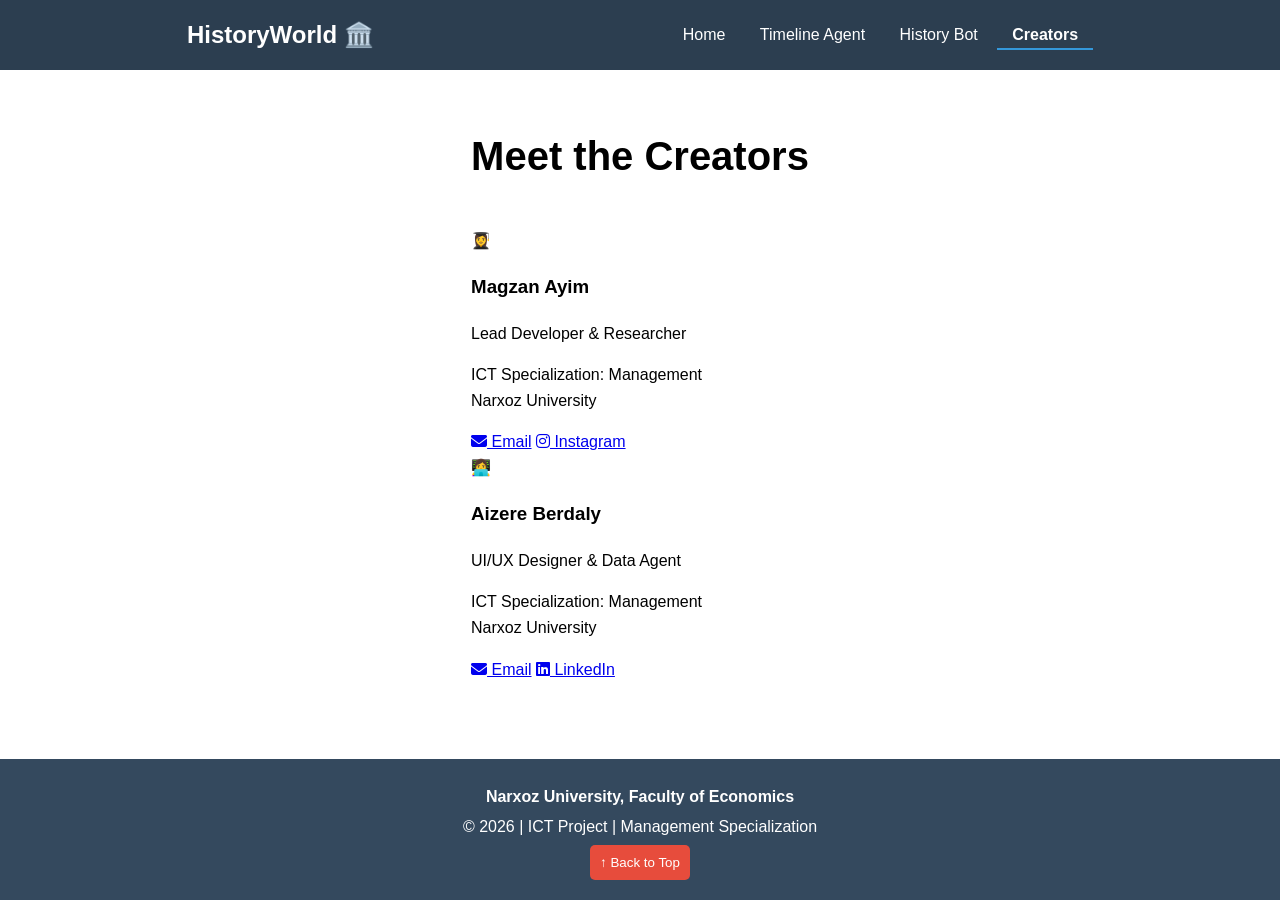
==== creators.html @ c3662774 "Add files via upload" ====
<!DOCTYPE html>
<html lang="en">
<head>
    <meta charset="UTF-8">
    <title>Creators | HistoryWorld</title>
    <link rel="stylesheet" href="style.css">
    <link rel="stylesheet" href="https://cdnjs.cloudflare.com/ajax/libs/font-awesome/6.5.1/css/all.min.css">
</head>
<body>

<header>
    <nav>
        <div class="logo">HistoryWorld 🏛️</div>
        <div class="menu">
            <a href="index.html">Home</a>
            <a href="timeline.html">Timeline Agent</a>
            <a href="quiz.html">History Bot</a>
            <a href="creators.html" class="active">Creators</a>
        </div>
    </nav>
</header>

<main>
    <h2 style="text-align: center; font-size: 2.5rem; margin-bottom: 40px;">Meet the Creators</h2>
    
    <div class="creators-container">
        <div class="creator-card">
            <div class="profile-img">👩‍🎓</div>
            <h3>Magzan Ayim</h3>
            <p class="role">Lead Developer & Researcher</p>
            <p>ICT Specialization: Management<br>Narxoz University</p>
            <div class="card-links">
                <a href="mailto:aiym.magzan@narxoz.kz"><i class="fas fa-envelope"></i> Email</a>
                <a href="https://instagram.com/st.aiym"><i class="fab fa-instagram"></i> Instagram</a>
            </div>
        </div>

        <div class="creator-card">
            <div class="profile-img">👩‍💻</div>
            <h3>Aizere Berdaly</h3>
            <p class="role">UI/UX Designer & Data Agent</p>
            <p>ICT Specialization: Management<br>Narxoz University</p>
            <div class="card-links">
                <a href="mailto:aizereberdialy@narxoz.kz"><i class="fas fa-envelope"></i> Email</a>
                <a href="#"><i class="fab fa-linkedin"></i> LinkedIn</a>
            </div>
        </div>
    </div>
</main>

<footer>
    <div class="footer-content">
        <p><strong>Narxoz University, Faculty of Economics</strong></p>
        <p>© 2026 | ICT Project | Management Specialization</p>
        <button id="backToTop" onclick="window.scrollTo(0, 0)">↑ Back to Top</button>
    </div>
</footer>

</body>
</html>
---- style.css ----
/* Base Styles */
body {
    font-family: 'Segoe UI', Tahoma, Geneva, Verdana, sans-serif;
    margin: 0;
    line-height: 1.6;
    display: flex;
    flex-direction: column;
    min-height: 100vh;
}

header {
    background: #2c3e50;
    color: white;
    padding: 1rem 0;
    position: sticky;
    top: 0;
}

nav {
    display: flex;
    justify-content: space-around;
    align-items: center;
    max-width: 1200px;
    margin: auto;
}

.logo { font-size: 1.5rem; font-weight: bold; }

nav a {
    color: white;
    text-decoration: none;
    padding: 5px 15px;
}

nav a:hover { color: #3498db; }

/* Highlight Active Page */
.active {
    border-bottom: 2px solid #3498db;
    font-weight: bold;
}

main {
    flex: 1;
    padding: 20px;
    max-width: 1000px;
    margin: auto;
}

/* Footer Styles */
footer {
    background: #34495e;
    color: white;
    padding: 20px;
    text-align: center;
    margin-top: 40px;
}

.footer-content p { margin: 5px 0; }

.social-links a {
    color: #3498db;
    margin: 0 10px;
    text-decoration: none;
}

#backToTop {
    background: #e74c3c;
    color: white;
    border: none;
    padding: 10px;
    cursor: pointer;
    border-radius: 5px;
}
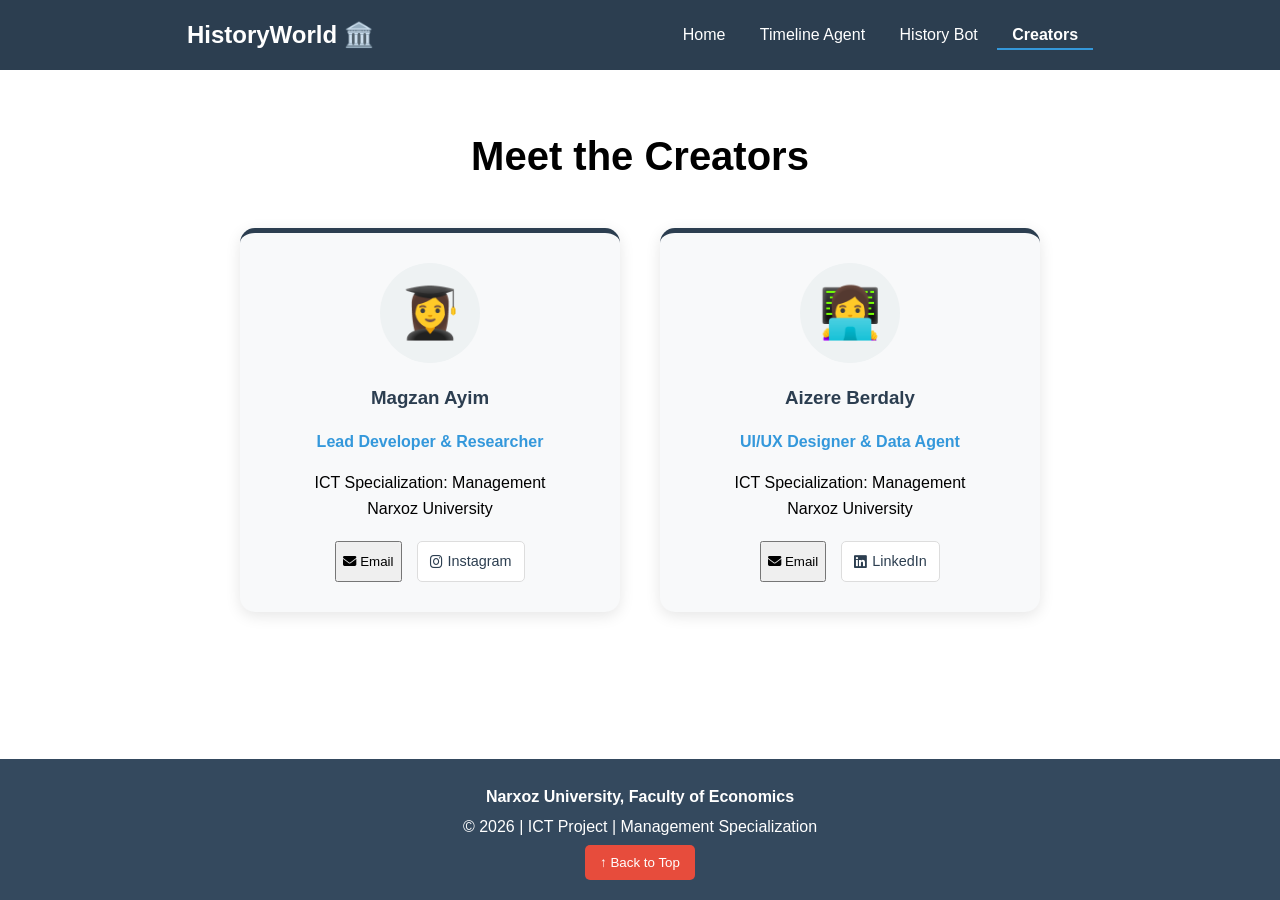
==== commit fdf03f51: "Update creators.html" ====
--- a/creators.html
+++ b/creators.html
@@ -30,7 +30,9 @@
             <p class="role">Lead Developer & Researcher</p>
             <p>ICT Specialization: Management<br>Narxoz University</p>
             <div class="card-links">
-                <a href="mailto:aiym.magzan@narxoz.kz"><i class="fas fa-envelope"></i> Email</a>
+                <button class="btn-copy-email" onclick="copyEmail('aiym.magzan@narxoz.kz', this)">
+                    <i class="fas fa-envelope"></i> Email
+                </button>
                 <a href="https://instagram.com/st.aiym"><i class="fab fa-instagram"></i> Instagram</a>
             </div>
         </div>
@@ -41,7 +43,9 @@
             <p class="role">UI/UX Designer & Data Agent</p>
             <p>ICT Specialization: Management<br>Narxoz University</p>
             <div class="card-links">
-                <a href="mailto:aizereberdialy@narxoz.kz"><i class="fas fa-envelope"></i> Email</a>
+                <button class="btn-copy-email" onclick="copyEmail('aizereberdialy@narxoz.kz', this)">
+                    <i class="fas fa-envelope"></i> Email
+                </button>
                 <a href="#"><i class="fab fa-linkedin"></i> LinkedIn</a>
             </div>
         </div>
@@ -56,5 +60,28 @@
     </div>
 </footer>
 
+<script>
+function copyEmail(email, buttonElement) {
+    navigator.clipboard.writeText(email).then(() => {
+        // Сохраняем оригинальное содержимое кнопки
+        const originalHTML = buttonElement.innerHTML;
+        
+        // Меняем стиль кнопки для подтверждения
+        buttonElement.classList.add('copied');
+        buttonElement.innerHTML = '<i class="fas fa-check"></i> Copied!';
+        
+        // Возвращаем в исходное состояние через 2 секунды
+        setTimeout(() => {
+            buttonElement.classList.remove('copied');
+            buttonElement.innerHTML = originalHTML;
+        }, 2000);
+    }).catch(err => {
+        console.error('Copy failed:', err);
+        // Резервный вариант, если копирование не удалось
+        alert("Email: " + email);
+    });
+}
+</script>
+
 </body>
-</html>+</html>
--- a/style.css
+++ b/style.css
@@ -14,6 +14,7 @@
     padding: 1rem 0;
     position: sticky;
     top: 0;
+    z-index: 1000;
 }
 
 nav {
@@ -30,6 +31,7 @@
     color: white;
     text-decoration: none;
     padding: 5px 15px;
+    transition: color 0.3s;
 }
 
 nav a:hover { color: #3498db; }
@@ -45,6 +47,7 @@
     padding: 20px;
     max-width: 1000px;
     margin: auto;
+    width: 100%;
 }
 
 /* Footer Styles */
@@ -68,7 +71,75 @@
     background: #e74c3c;
     color: white;
     border: none;
-    padding: 10px;
+    padding: 10px 15px;
     cursor: pointer;
     border-radius: 5px;
-}+    transition: background 0.3s;
+}
+
+#backToTop:hover {
+    background: #c0392b;
+}
+
+/* Creators Page Styles */
+.creators-container {
+    display: flex;
+    justify-content: center;
+    gap: 40px;
+    flex-wrap: wrap;
+    margin-top: 30px;
+}
+
+.creator-card {
+    background: #f8f9fa;
+    border-radius: 15px;
+    box-shadow: 0 4px 15px rgba(0,0,0,0.1);
+    padding: 30px;
+    width: 320px;
+    text-align: center;
+    transition: transform 0.3s;
+    border-top: 5px solid #2c3e50;
+}
+
+.creator-card:hover {
+    transform: translateY(-10px);
+}
+
+.profile-img {
+    font-size: 50px;
+    background: #eef2f3;
+    width: 100px;
+    height: 100px;
+    line-height: 100px;
+    border-radius: 50%;
+    margin: 0 auto 20px;
+}
+
+.creator-card h3 { color: #2c3e50; margin: 10px 0; }
+.creator-card .role { color: #3498db; font-weight: bold; margin-bottom: 15px; }
+
+.card-links {
+    display: flex;
+    justify-content: center;
+    gap: 15px;
+    margin-top: 20px;
+}
+
+.card-links a {
+    text-decoration: none;
+    color: #2c3e50;
+    font-size: 0.9rem;
+    padding: 8px 12px;
+    background: #fff;
+    border: 1px solid #ddd;
+    border-radius: 5px;
+    display: flex;
+    align-items: center;
+    gap: 5px;
+}
+
+.card-links a:hover {
+    background: #3498db;
+    color: white;
+    border-color: #3498db;
+}
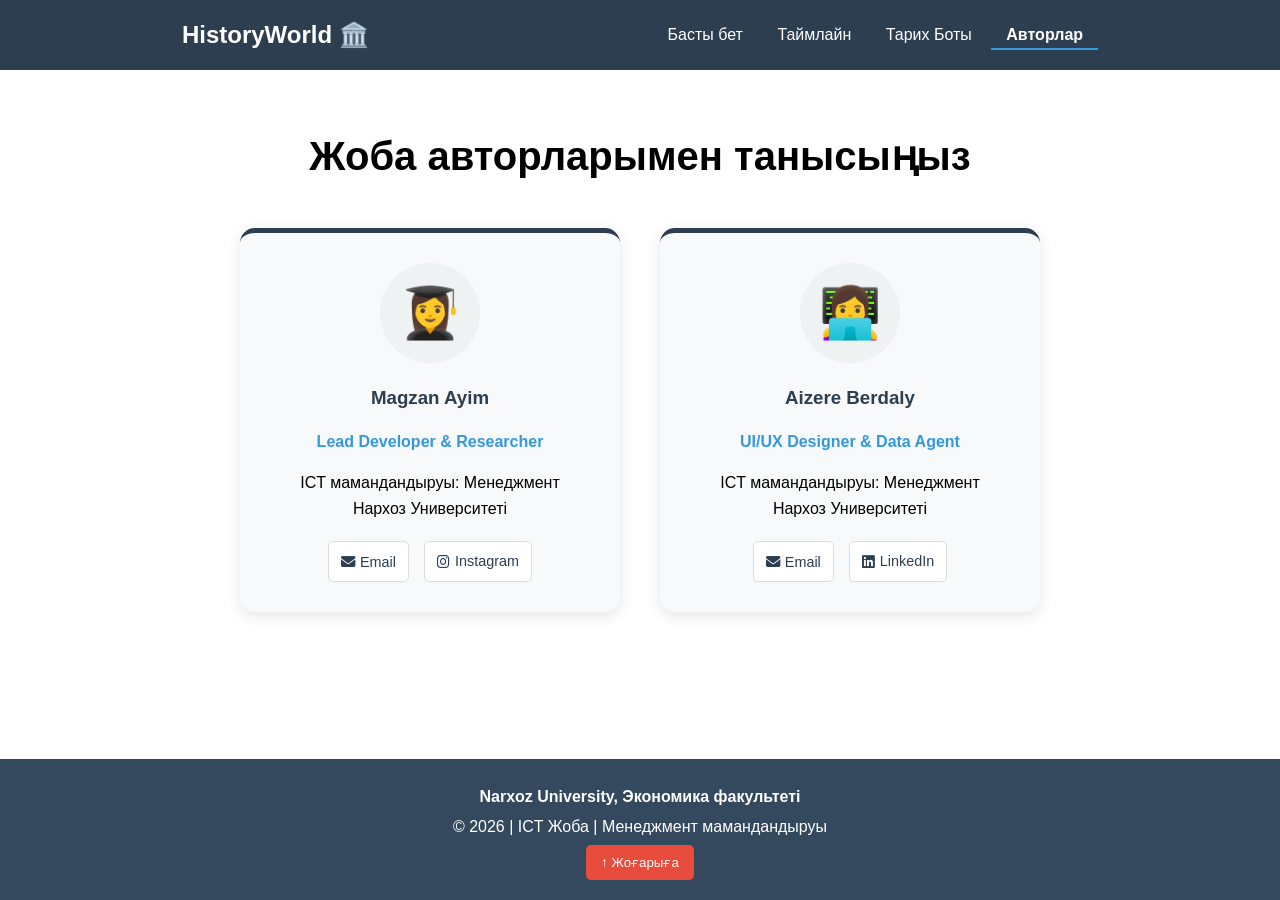
==== commit 92b1baa2: "Update creators.html" ====
--- a/creators.html
+++ b/creators.html
@@ -1,8 +1,8 @@
 <!DOCTYPE html>
-<html lang="en">
+<html lang="kk">
 <head>
     <meta charset="UTF-8">
-    <title>Creators | HistoryWorld</title>
+    <title>Авторлар | HistoryWorld</title>
     <link rel="stylesheet" href="style.css">
     <link rel="stylesheet" href="https://cdnjs.cloudflare.com/ajax/libs/font-awesome/6.5.1/css/all.min.css">
 </head>
@@ -12,28 +12,28 @@
     <nav>
         <div class="logo">HistoryWorld 🏛️</div>
         <div class="menu">
-            <a href="index.html">Home</a>
-            <a href="timeline.html">Timeline Agent</a>
-            <a href="quiz.html">History Bot</a>
-            <a href="creators.html" class="active">Creators</a>
+            <a href="index.html">Басты бет</a>
+            <a href="timeline.html">Таймлайн</a>
+            <a href="quiz.html">Тарих Боты</a>
+            <a href="creators.html" class="active">Авторлар</a>
         </div>
     </nav>
 </header>
 
 <main>
-    <h2 style="text-align: center; font-size: 2.5rem; margin-bottom: 40px;">Meet the Creators</h2>
+    <h2 style="text-align: center; font-size: 2.5rem; margin-bottom: 40px;">Жоба авторларымен танысыңыз</h2>
     
     <div class="creators-container">
         <div class="creator-card">
             <div class="profile-img">👩‍🎓</div>
             <h3>Magzan Ayim</h3>
             <p class="role">Lead Developer & Researcher</p>
-            <p>ICT Specialization: Management<br>Narxoz University</p>
+            <p>ICT мамандандыруы: Менеджмент<br>Нархоз Университеті</p>
             <div class="card-links">
                 <button class="btn-copy-email" onclick="copyEmail('aiym.magzan@narxoz.kz', this)">
                     <i class="fas fa-envelope"></i> Email
                 </button>
-                <a href="https://instagram.com/st.aiym"><i class="fab fa-instagram"></i> Instagram</a>
+                <a href="https://instagram.com/st.aiym" target="_blank"><i class="fab fa-instagram"></i> Instagram</a>
             </div>
         </div>
 
@@ -41,12 +41,12 @@
             <div class="profile-img">👩‍💻</div>
             <h3>Aizere Berdaly</h3>
             <p class="role">UI/UX Designer & Data Agent</p>
-            <p>ICT Specialization: Management<br>Narxoz University</p>
+            <p>ICT мамандандыруы: Менеджмент<br>Нархоз Университеті</p>
             <div class="card-links">
                 <button class="btn-copy-email" onclick="copyEmail('aizereberdialy@narxoz.kz', this)">
                     <i class="fas fa-envelope"></i> Email
                 </button>
-                <a href="#"><i class="fab fa-linkedin"></i> LinkedIn</a>
+                <a href="#" target="_blank"><i class="fab fa-linkedin"></i> LinkedIn</a>
             </div>
         </div>
     </div>
@@ -54,31 +54,31 @@
 
 <footer>
     <div class="footer-content">
-        <p><strong>Narxoz University, Faculty of Economics</strong></p>
-        <p>© 2026 | ICT Project | Management Specialization</p>
-        <button id="backToTop" onclick="window.scrollTo(0, 0)">↑ Back to Top</button>
+        <p><strong>Narxoz University, Экономика факультеті</strong></p>
+        <p>© 2026 | ICT Жоба | Менеджмент мамандандыруы</p>
+        <button id="backToTop" onclick="window.scrollTo(0, 0)">↑ Жоғарыға</button>
     </div>
 </footer>
 
 <script>
 function copyEmail(email, buttonElement) {
     navigator.clipboard.writeText(email).then(() => {
-        // Сохраняем оригинальное содержимое кнопки
+        // Сохраняем исходный текст кнопки (иконку и слово Email)
         const originalHTML = buttonElement.innerHTML;
         
-        // Меняем стиль кнопки для подтверждения
+        // Меняем дизайн кнопки на успешное состояние
         buttonElement.classList.add('copied');
-        buttonElement.innerHTML = '<i class="fas fa-check"></i> Copied!';
+        buttonElement.innerHTML = '<i class="fas fa-check"></i> Көшірілді!';
         
-        // Возвращаем в исходное состояние через 2 секунды
+        // Возвращаем кнопку в исходный вид через 2 секунды
         setTimeout(() => {
             buttonElement.classList.remove('copied');
             buttonElement.innerHTML = originalHTML;
         }, 2000);
     }).catch(err => {
-        console.error('Copy failed:', err);
-        // Резервный вариант, если копирование не удалось
-        alert("Email: " + email);
+        console.error('Көшіру сәтсіз аяқталды:', err);
+        // Резервный показ сообщения, если браузер заблокировал буфер
+        alert("Электрондық пошта: " + email);
     });
 }
 </script>
--- a/style.css
+++ b/style.css
@@ -125,7 +125,8 @@
     margin-top: 20px;
 }
 
-.card-links a {
+/* Стили для кнопок (включая кнопку Email) и ссылок в карточках */
+.card-links a, .btn-copy-email {
     text-decoration: none;
     color: #2c3e50;
     font-size: 0.9rem;
@@ -136,10 +137,20 @@
     display: flex;
     align-items: center;
     gap: 5px;
+    cursor: pointer;
+    font-family: inherit;
+    transition: all 0.3s ease;
 }
 
-.card-links a:hover {
+.card-links a:hover, .btn-copy-email:hover {
     background: #3498db;
     color: white;
     border-color: #3498db;
 }
+
+/* Состояние при успешном копировании */
+.btn-copy-email.copied {
+    background-color: #27ae60 !important;
+    color: white !important;
+    border-color: #27ae60 !important;
+}
